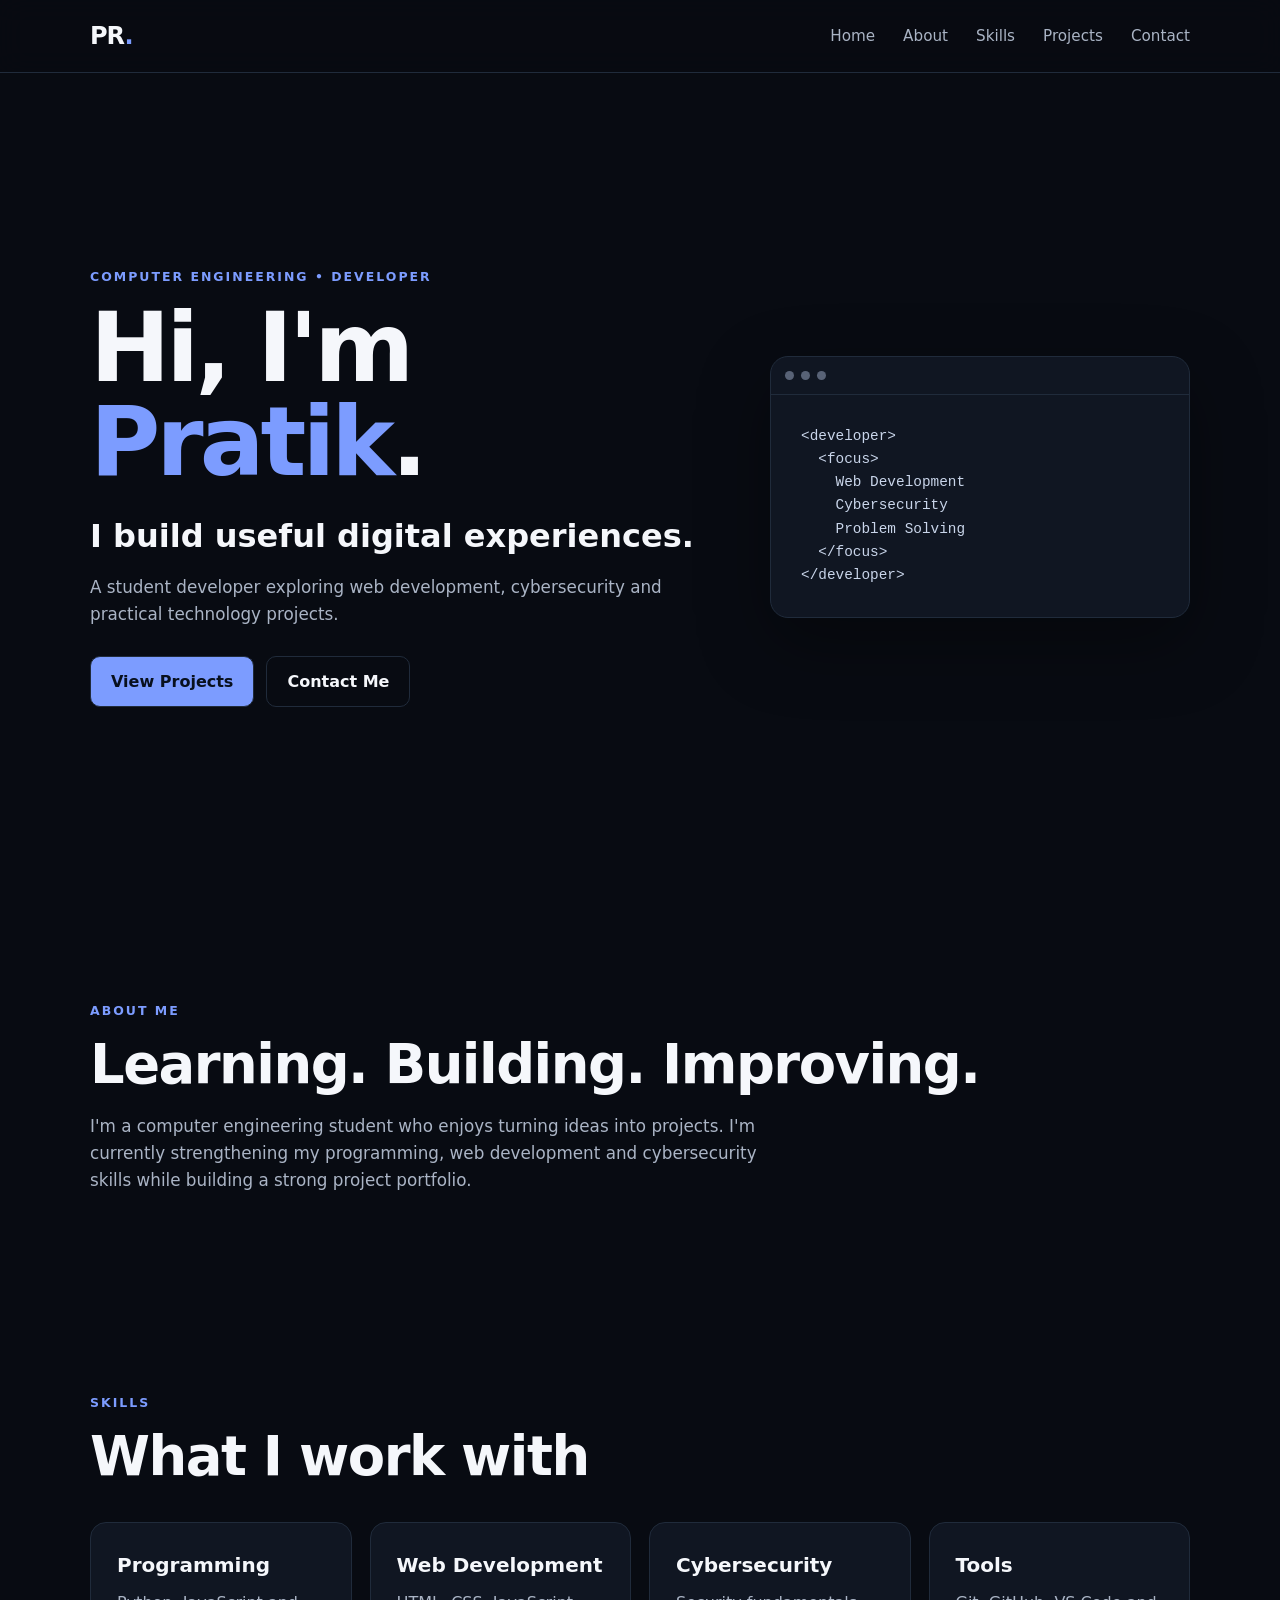
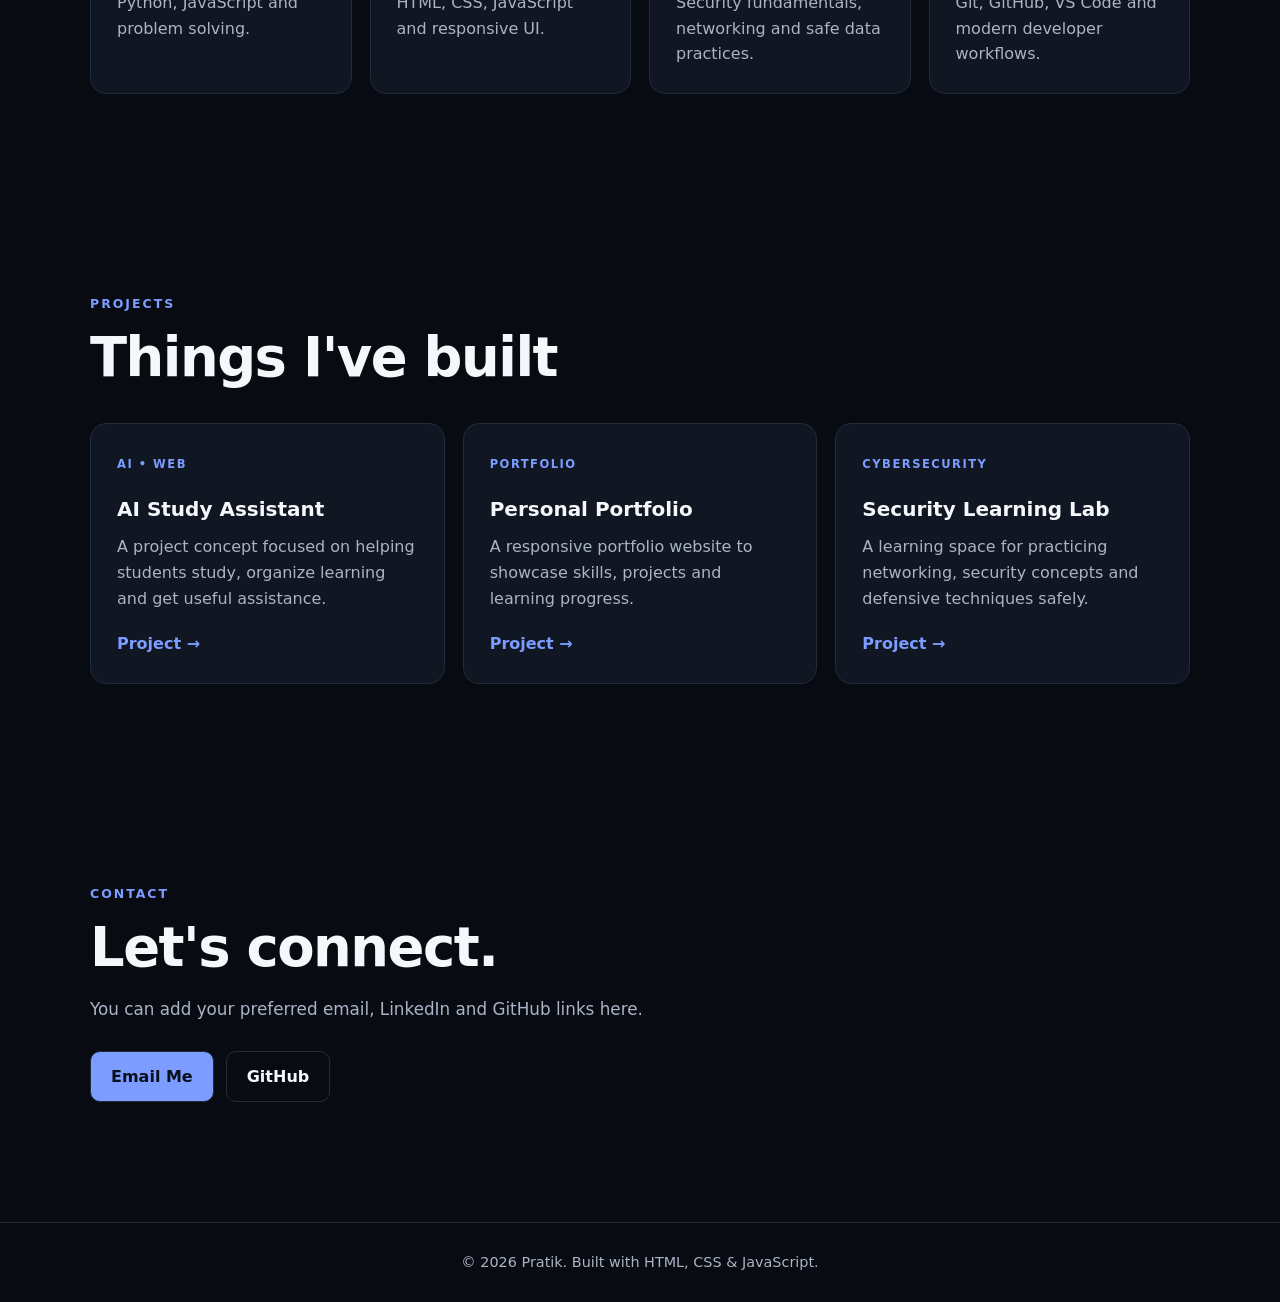
==== index.html @ b37aa329 "Add files via upload" ====
<!DOCTYPE html>
<html lang="en">
<head>
  <meta charset="UTF-8">
  <meta name="viewport" content="width=device-width, initial-scale=1.0">
  <meta name="description" content="Personal portfolio website">
  <title>Pratik | Portfolio</title>
  <link rel="stylesheet" href="style.css">
</head>
<body>
  <header class="header">
    <nav class="nav container">
      <a class="logo" href="#home">PR<span>.</span></a>
      <div class="nav-links">
        <a href="#home">Home</a>
        <a href="#about">About</a>
        <a href="#skills">Skills</a>
        <a href="#projects">Projects</a>
        <a href="#contact">Contact</a>
      </div>
      <button class="menu" aria-label="Open menu">☰</button>
    </nav>
  </header>

  <main>
    <section id="home" class="hero container">
      <div class="hero-text">
        <p class="eyebrow">COMPUTER ENGINEERING • DEVELOPER</p>
        <h1>Hi, I'm <span>Pratik</span>.</h1>
        <h2>I build useful digital experiences.</h2>
        <p class="lead">A student developer exploring web development, cybersecurity and practical technology projects.</p>
        <div class="buttons">
          <a class="btn primary" href="#projects">View Projects</a>
          <a class="btn secondary" href="#contact">Contact Me</a>
        </div>
      </div>
      <div class="hero-card">
        <div class="code-window">
          <div class="dots"><i></i><i></i><i></i></div>
          <pre><code>&lt;developer&gt;
  &lt;focus&gt;
    Web Development
    Cybersecurity
    Problem Solving
  &lt;/focus&gt;
&lt;/developer&gt;</code></pre>
        </div>
      </div>
    </section>

    <section id="about" class="section container">
      <p class="eyebrow">ABOUT ME</p>
      <h2 class="section-title">Learning. Building. Improving.</h2>
      <p class="section-text">I'm a computer engineering student who enjoys turning ideas into projects. I'm currently strengthening my programming, web development and cybersecurity skills while building a strong project portfolio.</p>
    </section>

    <section id="skills" class="section container">
      <p class="eyebrow">SKILLS</p>
      <h2 class="section-title">What I work with</h2>
      <div class="grid skills-grid">
        <article class="card"><h3>Programming</h3><p>Python, JavaScript and problem solving.</p></article>
        <article class="card"><h3>Web Development</h3><p>HTML, CSS, JavaScript and responsive UI.</p></article>
        <article class="card"><h3>Cybersecurity</h3><p>Security fundamentals, networking and safe data practices.</p></article>
        <article class="card"><h3>Tools</h3><p>Git, GitHub, VS Code and modern developer workflows.</p></article>
      </div>
    </section>

    <section id="projects" class="section container">
      <p class="eyebrow">PROJECTS</p>
      <h2 class="section-title">Things I've built</h2>
      <div class="grid project-grid">
        <article class="project card">
          <span class="tag">AI • WEB</span>
          <h3>AI Study Assistant</h3>
          <p>A project concept focused on helping students study, organize learning and get useful assistance.</p>
          <a href="#" class="project-link">Project →</a>
        </article>
        <article class="project card">
          <span class="tag">PORTFOLIO</span>
          <h3>Personal Portfolio</h3>
          <p>A responsive portfolio website to showcase skills, projects and learning progress.</p>
          <a href="#" class="project-link">Project →</a>
        </article>
        <article class="project card">
          <span class="tag">CYBERSECURITY</span>
          <h3>Security Learning Lab</h3>
          <p>A learning space for practicing networking, security concepts and defensive techniques safely.</p>
          <a href="#" class="project-link">Project →</a>
        </article>
      </div>
    </section>

    <section id="contact" class="section container contact">
      <p class="eyebrow">CONTACT</p>
      <h2 class="section-title">Let's connect.</h2>
      <p class="section-text">You can add your preferred email, LinkedIn and GitHub links here.</p>
      <div class="buttons">
        <a class="btn primary" href="mailto:your-email@example.com">Email Me</a>
        <a class="btn secondary" href="https://github.com/" target="_blank" rel="noopener">GitHub</a>
      </div>
    </section>
  </main>

  <footer>
    <p>© <span id="year"></span> Pratik. Built with HTML, CSS & JavaScript.</p>
  </footer>

  <script src="script.js"></script>
</body>
</html>
---- style.css ----
*{box-sizing:border-box;margin:0;padding:0}
:root{--bg:#080b12;--panel:#101622;--text:#f5f7fb;--muted:#aab4c5;--accent:#7c9cff;--border:#202b3b}
html{scroll-behavior:smooth}
body{font-family:Inter,system-ui,-apple-system,Segoe UI,Roboto,Arial,sans-serif;background:var(--bg);color:var(--text);line-height:1.6}
a{color:inherit;text-decoration:none}
.container{width:min(1100px,92%);margin:auto}
.header{position:sticky;top:0;z-index:10;background:rgba(8,11,18,.88);backdrop-filter:blur(14px);border-bottom:1px solid var(--border)}
.nav{min-height:72px;display:flex;align-items:center;justify-content:space-between}
.logo{font-size:1.5rem;font-weight:900;letter-spacing:-1px}.logo span,.eyebrow,.tag{color:var(--accent)}
.nav-links{display:flex;gap:28px;color:var(--muted);font-size:.95rem}.nav-links a:hover{color:var(--text)}
.menu{display:none;background:none;border:0;color:var(--text);font-size:1.6rem}
.hero{min-height:calc(100vh - 72px);display:grid;grid-template-columns:1.2fr .8fr;align-items:center;gap:50px;padding:80px 0}
.eyebrow{font-size:.78rem;font-weight:800;letter-spacing:2px;margin-bottom:14px}
h1{font-size:clamp(3rem,8vw,6rem);line-height:.98;letter-spacing:-4px}h1 span{color:var(--accent)}
.hero h2{font-size:clamp(1.4rem,3vw,2rem);margin:22px 0 12px}
.lead,.section-text{color:var(--muted);max-width:680px;font-size:1.05rem}
.buttons{display:flex;gap:12px;margin-top:28px;flex-wrap:wrap}.btn{padding:12px 20px;border-radius:10px;border:1px solid var(--border);font-weight:750}.primary{background:var(--accent);color:#08101e}.secondary{background:transparent}
.hero-card{display:flex;justify-content:center}.code-window{width:100%;background:var(--panel);border:1px solid var(--border);border-radius:18px;box-shadow:0 25px 70px rgba(0,0,0,.35);overflow:hidden}.dots{display:flex;gap:7px;padding:14px;border-bottom:1px solid var(--border)}.dots i{width:9px;height:9px;border-radius:50%;background:#586276}.code-window pre{padding:30px;color:#c9d5ea;overflow:auto;font-size:.9rem}
.section{padding:100px 0}.section-title{font-size:clamp(2rem,5vw,3.4rem);line-height:1.1;letter-spacing:-1.5px;margin-bottom:18px}
.grid{display:grid;gap:18px}.skills-grid{grid-template-columns:repeat(4,1fr);margin-top:35px}.project-grid{grid-template-columns:repeat(3,1fr);margin-top:35px}
.card{background:var(--panel);border:1px solid var(--border);border-radius:16px;padding:26px}.card h3{font-size:1.25rem;margin-bottom:9px}.card p{color:var(--muted)}.tag{font-size:.72rem;font-weight:800;letter-spacing:1.5px}.project h3{margin-top:18px}.project-link{display:inline-block;margin-top:20px;color:var(--accent);font-weight:700}
.contact{padding-bottom:120px}footer{border-top:1px solid var(--border);padding:28px 4%;text-align:center;color:var(--muted);font-size:.9rem}
@media(max-width:800px){.nav-links{display:none}.menu{display:block}.hero{grid-template-columns:1fr;padding:65px 0}.hero-card{order:2}.skills-grid{grid-template-columns:1fr 1fr}.project-grid{grid-template-columns:1fr}}
@media(max-width:500px){.skills-grid{grid-template-columns:1fr}h1{letter-spacing:-2px}.section{padding:75px 0}}
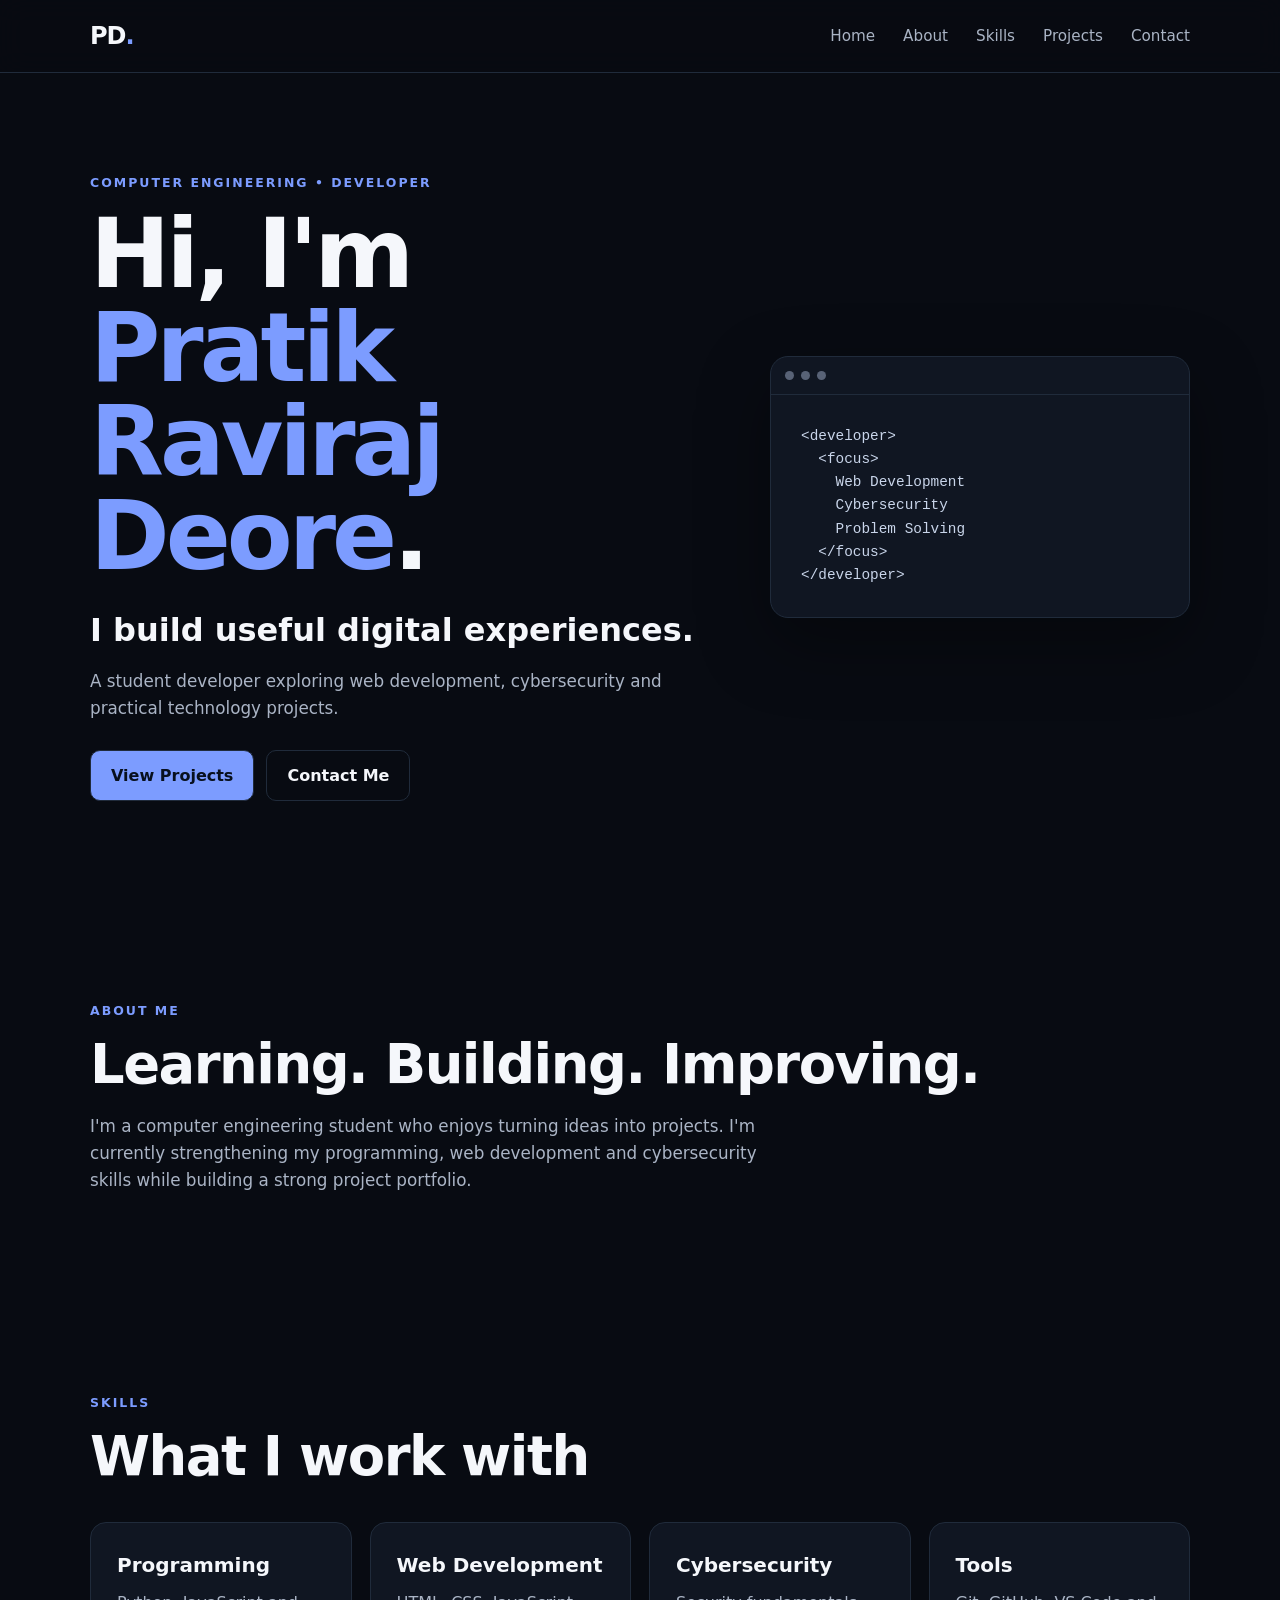
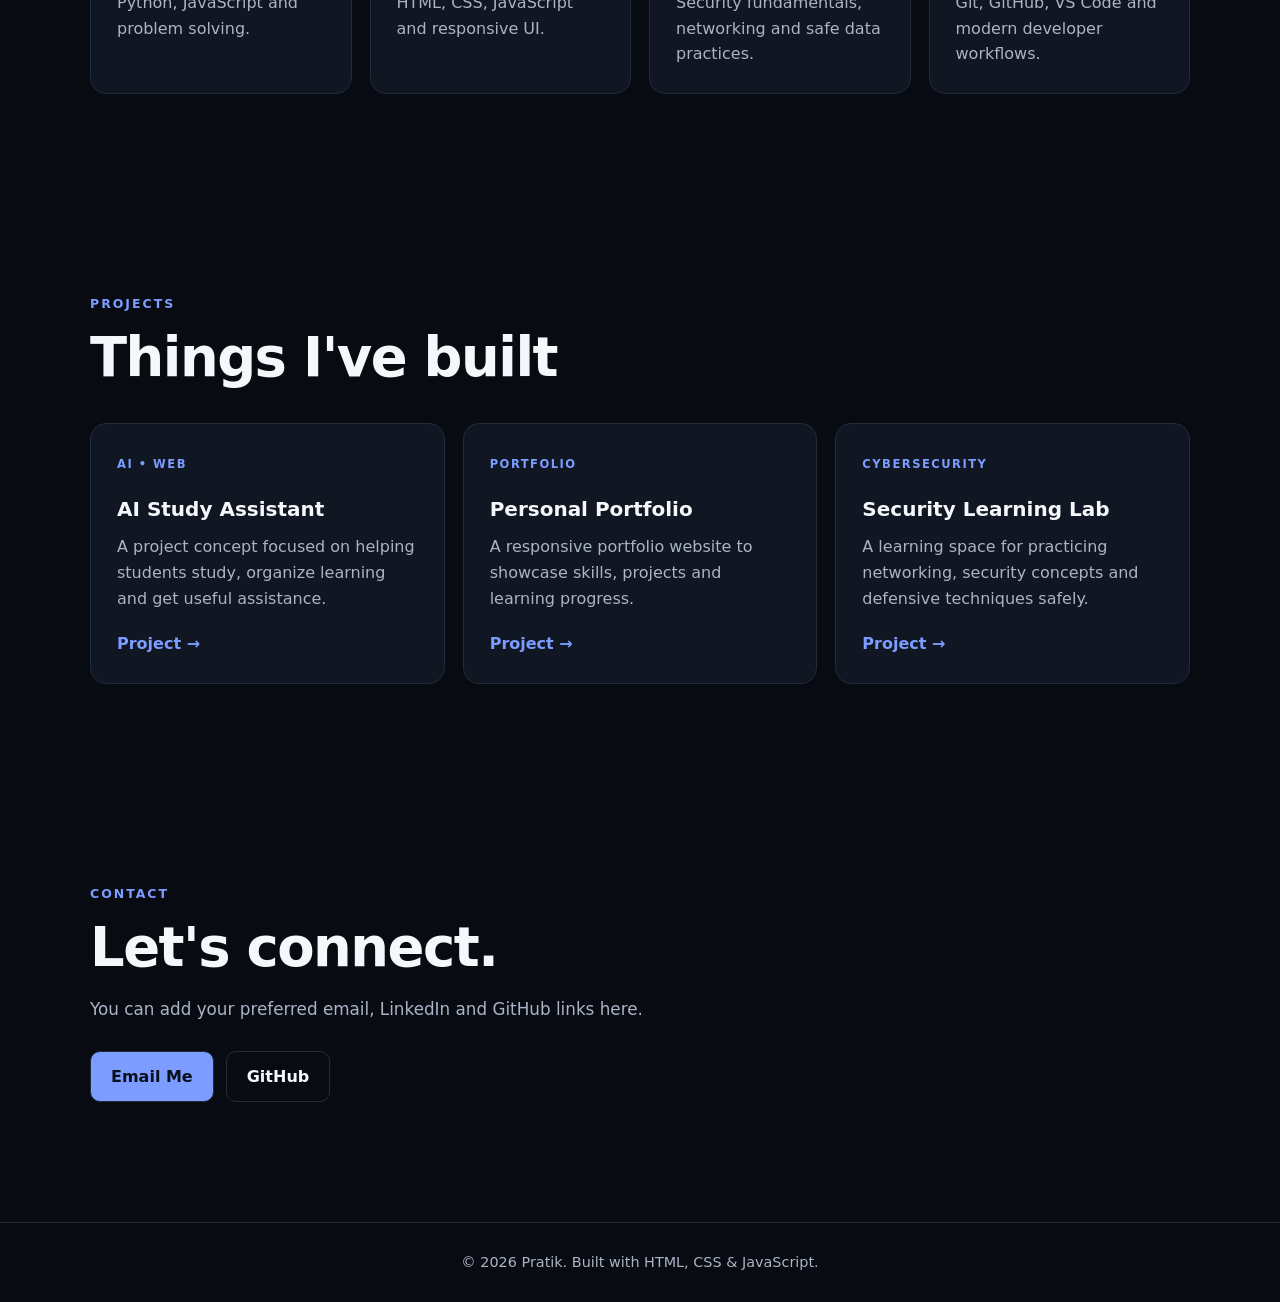
==== commit 93a1a9d9: "Update index.html" ====
--- a/index.html
+++ b/index.html
@@ -10,7 +10,7 @@
 <body>
   <header class="header">
     <nav class="nav container">
-      <a class="logo" href="#home">PR<span>.</span></a>
+      <a class="logo" href="#home">PD<span>.</span></a>
       <div class="nav-links">
         <a href="#home">Home</a>
         <a href="#about">About</a>
@@ -26,7 +26,7 @@
     <section id="home" class="hero container">
       <div class="hero-text">
         <p class="eyebrow">COMPUTER ENGINEERING • DEVELOPER</p>
-        <h1>Hi, I'm <span>Pratik</span>.</h1>
+        <h1>Hi, I'm <span>Pratik Raviraj Deore</span>.</h1>
         <h2>I build useful digital experiences.</h2>
         <p class="lead">A student developer exploring web development, cybersecurity and practical technology projects.</p>
         <div class="buttons">
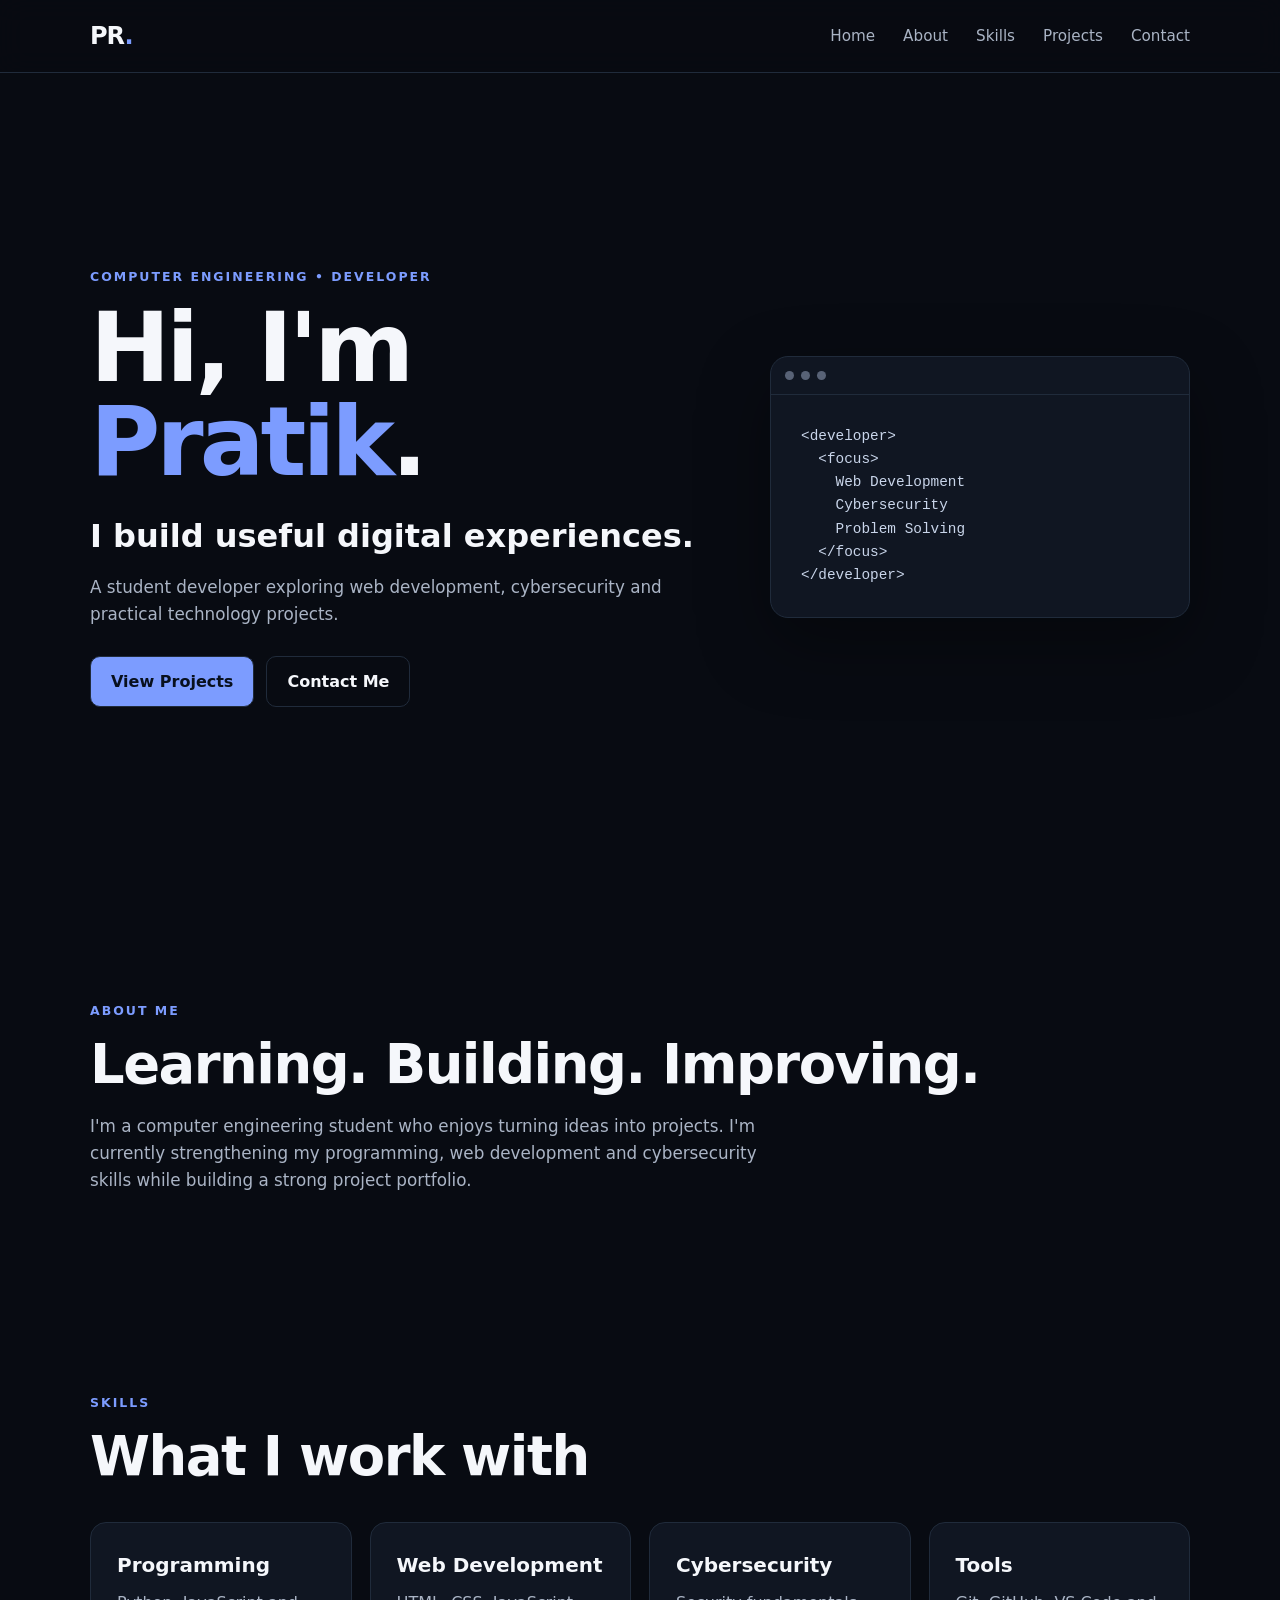
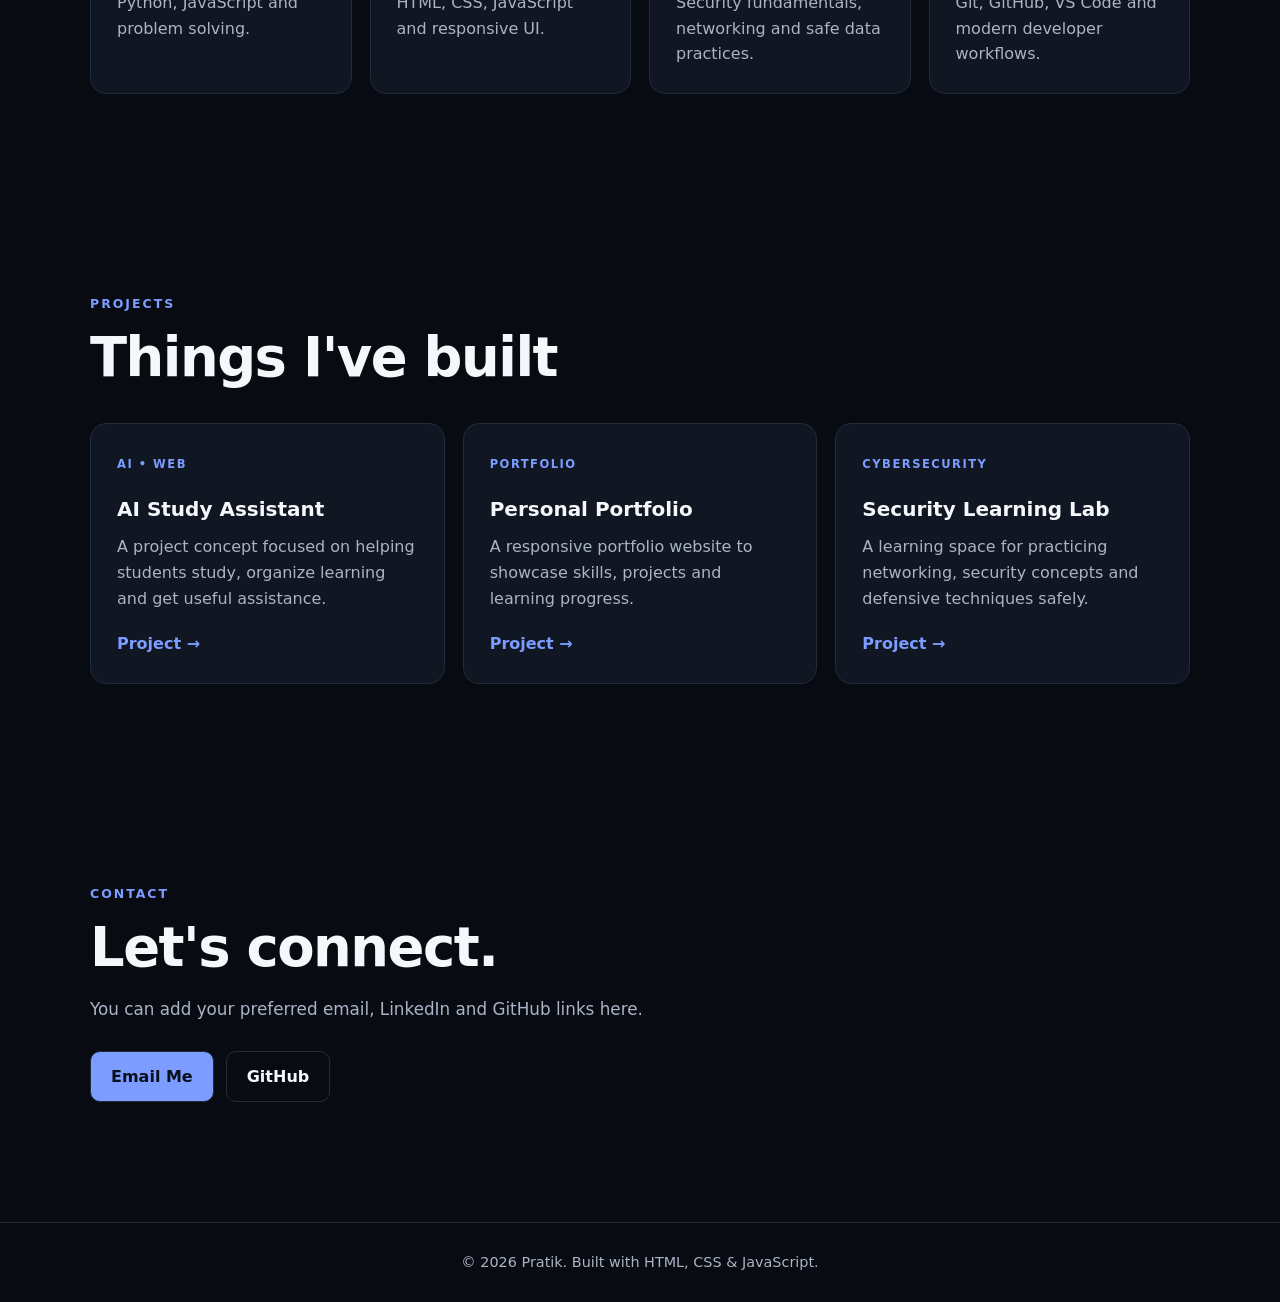
==== commit ba634f67: "Add files via upload" ====
--- a/index.html
+++ b/index.html
@@ -10,7 +10,7 @@
 <body>
   <header class="header">
     <nav class="nav container">
-      <a class="logo" href="#home">PD<span>.</span></a>
+      <a class="logo" href="#home">PR<span>.</span></a>
       <div class="nav-links">
         <a href="#home">Home</a>
         <a href="#about">About</a>
@@ -26,7 +26,7 @@
     <section id="home" class="hero container">
       <div class="hero-text">
         <p class="eyebrow">COMPUTER ENGINEERING • DEVELOPER</p>
-        <h1>Hi, I'm <span>Pratik Raviraj Deore</span>.</h1>
+        <h1>Hi, I'm <span>Pratik</span>.</h1>
         <h2>I build useful digital experiences.</h2>
         <p class="lead">A student developer exploring web development, cybersecurity and practical technology projects.</p>
         <div class="buttons">
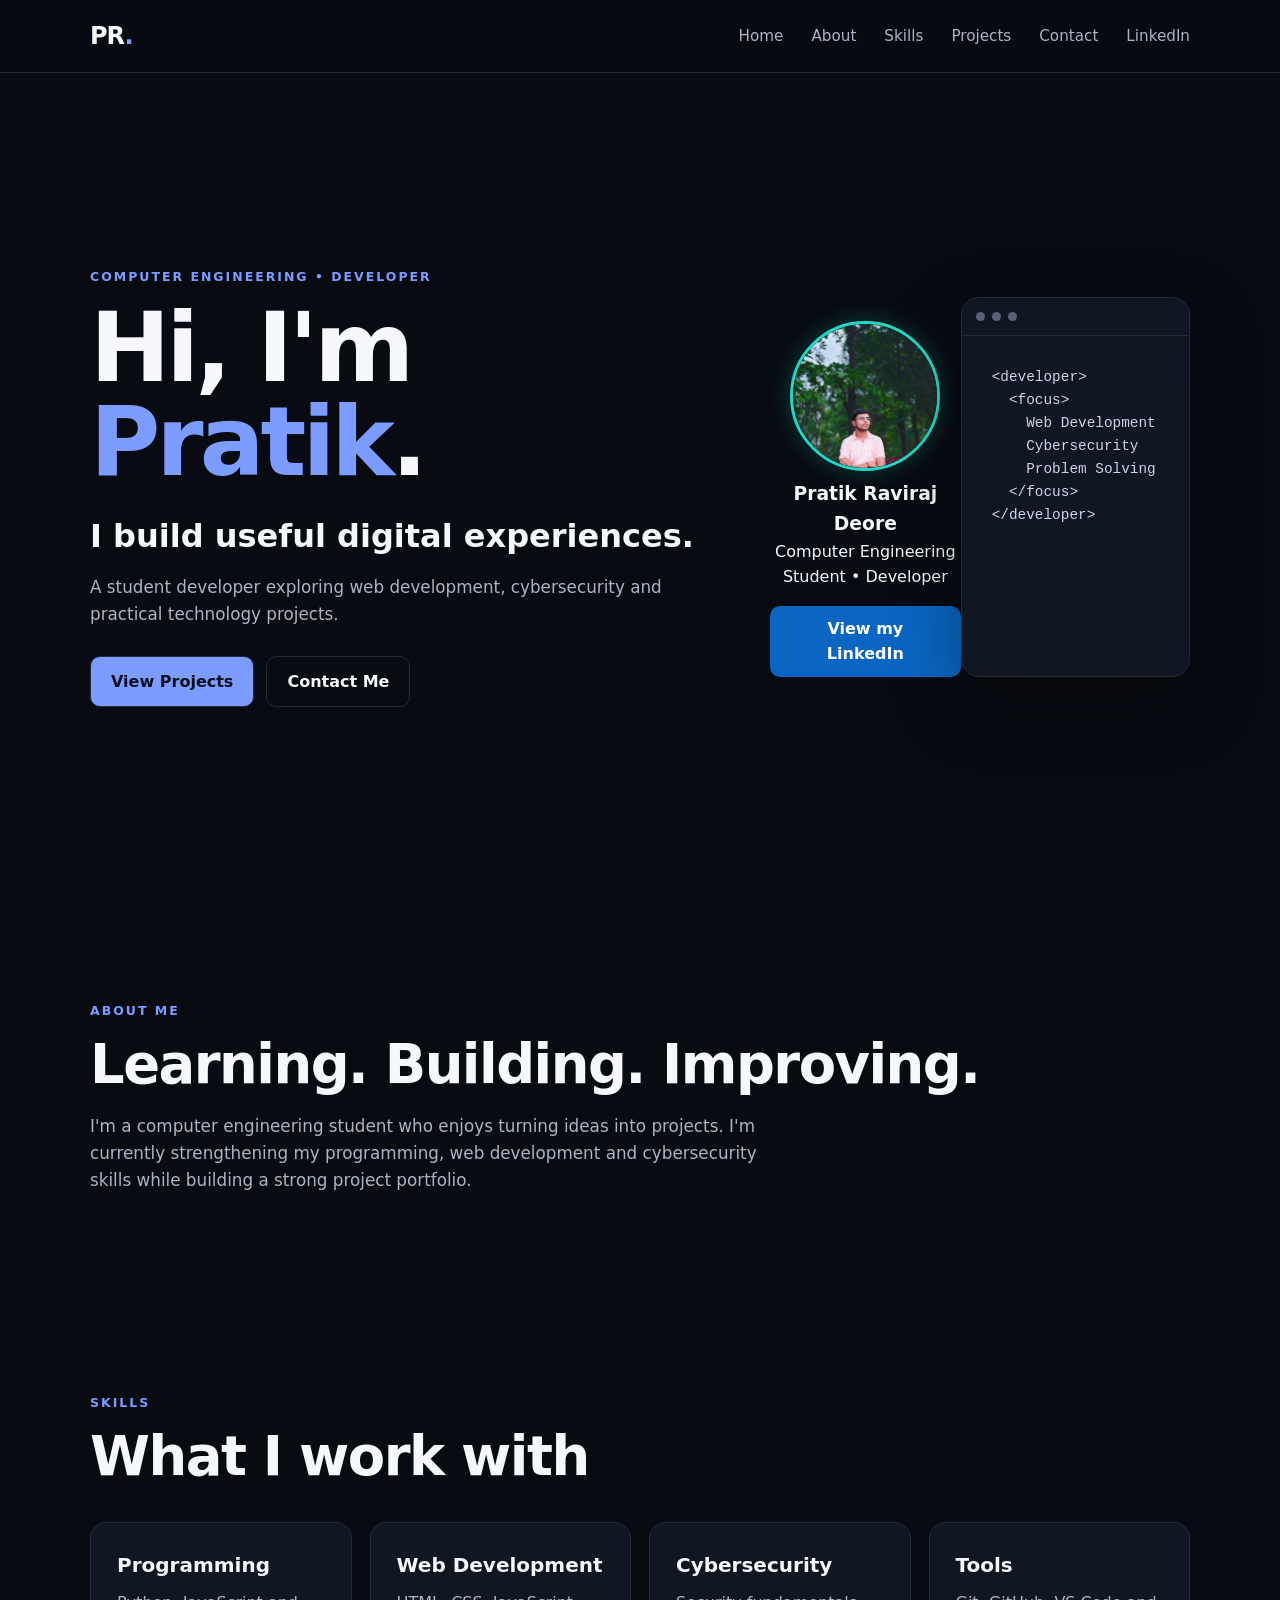
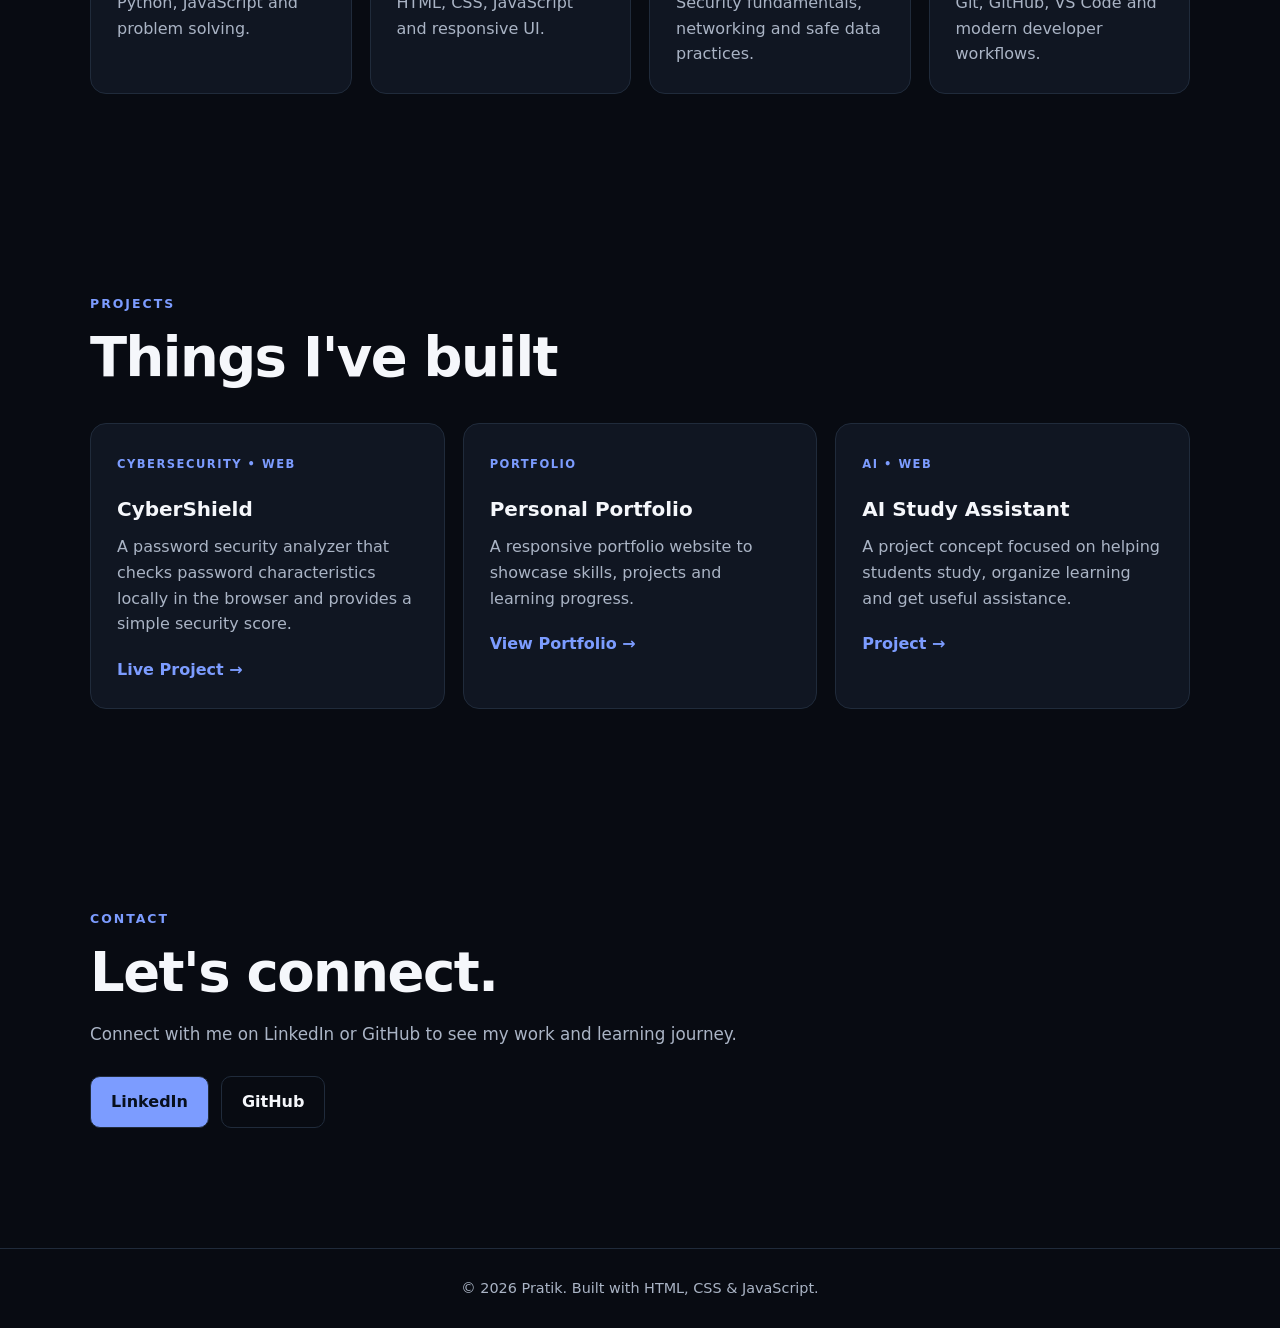
==== commit ed958a1a: "Add files via upload" ====
--- a/index.html
+++ b/index.html
@@ -6,6 +6,31 @@
   <meta name="description" content="Personal portfolio website">
   <title>Pratik | Portfolio</title>
   <link rel="stylesheet" href="style.css">
+  <style>
+    .profile-box {
+      text-align: center;
+      margin-top: 24px;
+    }
+    .profile-photo {
+      width: 150px;
+      height: 150px;
+      object-fit: cover;
+      border-radius: 50%;
+      border: 3px solid #20d9c5;
+      box-shadow: 0 0 25px rgba(32, 217, 197, 0.25);
+    }
+    .linkedin-btn {
+      display: inline-block;
+      margin-top: 16px;
+      padding: 10px 18px;
+      border-radius: 10px;
+      background: #0a66c2;
+      color: white;
+      text-decoration: none;
+      font-weight: 700;
+    }
+    .linkedin-btn:hover { opacity: 0.9; }
+  </style>
 </head>
 <body>
   <header class="header">
@@ -17,6 +42,7 @@
         <a href="#skills">Skills</a>
         <a href="#projects">Projects</a>
         <a href="#contact">Contact</a>
+        <a href="https://www.linkedin.com/in/pratik-deore-323729275/" target="_blank" rel="noopener">LinkedIn</a>
       </div>
       <button class="menu" aria-label="Open menu">☰</button>
     </nav>
@@ -34,7 +60,17 @@
           <a class="btn secondary" href="#contact">Contact Me</a>
         </div>
       </div>
+
       <div class="hero-card">
+        <div class="profile-box">
+          <img class="profile-photo" src="profile.jpg" alt="Pratik Deore">
+          <h3>Pratik Raviraj Deore</h3>
+          <p>Computer Engineering Student • Developer</p>
+          <a class="linkedin-btn" href="https://www.linkedin.com/in/pratik-deore-323729275/" target="_blank" rel="noopener">
+            View my LinkedIn
+          </a>
+        </div>
+
         <div class="code-window">
           <div class="dots"><i></i><i></i><i></i></div>
           <pre><code>&lt;developer&gt;
@@ -70,21 +106,21 @@
       <h2 class="section-title">Things I've built</h2>
       <div class="grid project-grid">
         <article class="project card">
-          <span class="tag">AI • WEB</span>
-          <h3>AI Study Assistant</h3>
-          <p>A project concept focused on helping students study, organize learning and get useful assistance.</p>
-          <a href="#" class="project-link">Project →</a>
+          <span class="tag">CYBERSECURITY • WEB</span>
+          <h3>CyberShield</h3>
+          <p>A password security analyzer that checks password characteristics locally in the browser and provides a simple security score.</p>
+          <a href="https://pratikdeore-eng.github.io/CyberShield/" target="_blank" rel="noopener" class="project-link">Live Project →</a>
         </article>
         <article class="project card">
           <span class="tag">PORTFOLIO</span>
           <h3>Personal Portfolio</h3>
           <p>A responsive portfolio website to showcase skills, projects and learning progress.</p>
-          <a href="#" class="project-link">Project →</a>
+          <a href="#home" class="project-link">View Portfolio →</a>
         </article>
         <article class="project card">
-          <span class="tag">CYBERSECURITY</span>
-          <h3>Security Learning Lab</h3>
-          <p>A learning space for practicing networking, security concepts and defensive techniques safely.</p>
+          <span class="tag">AI • WEB</span>
+          <h3>AI Study Assistant</h3>
+          <p>A project concept focused on helping students study, organize learning and get useful assistance.</p>
           <a href="#" class="project-link">Project →</a>
         </article>
       </div>
@@ -93,10 +129,10 @@
     <section id="contact" class="section container contact">
       <p class="eyebrow">CONTACT</p>
       <h2 class="section-title">Let's connect.</h2>
-      <p class="section-text">You can add your preferred email, LinkedIn and GitHub links here.</p>
+      <p class="section-text">Connect with me on LinkedIn or GitHub to see my work and learning journey.</p>
       <div class="buttons">
-        <a class="btn primary" href="mailto:your-email@example.com">Email Me</a>
-        <a class="btn secondary" href="https://github.com/" target="_blank" rel="noopener">GitHub</a>
+        <a class="btn primary" href="https://www.linkedin.com/in/pratik-deore-323729275/" target="_blank" rel="noopener">LinkedIn</a>
+        <a class="btn secondary" href="https://github.com/pratikdeore-eng" target="_blank" rel="noopener">GitHub</a>
       </div>
     </section>
   </main>
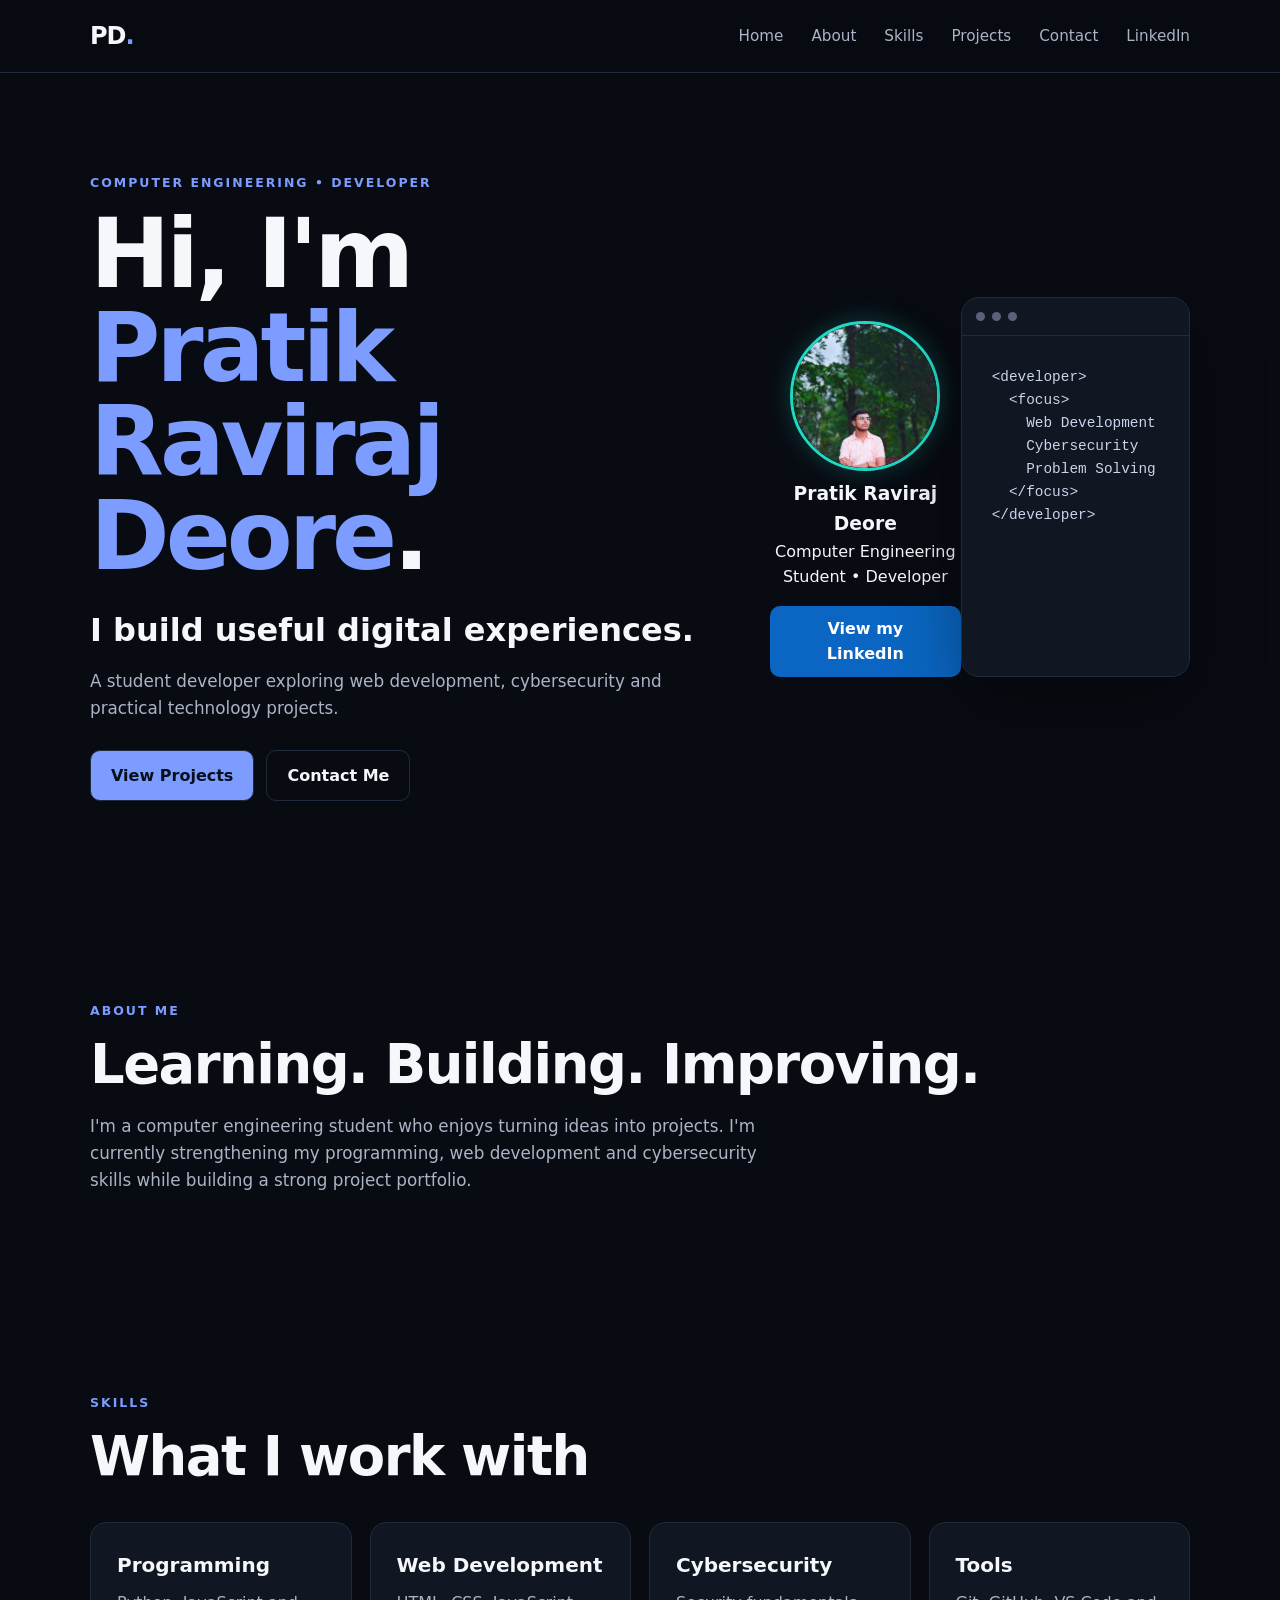
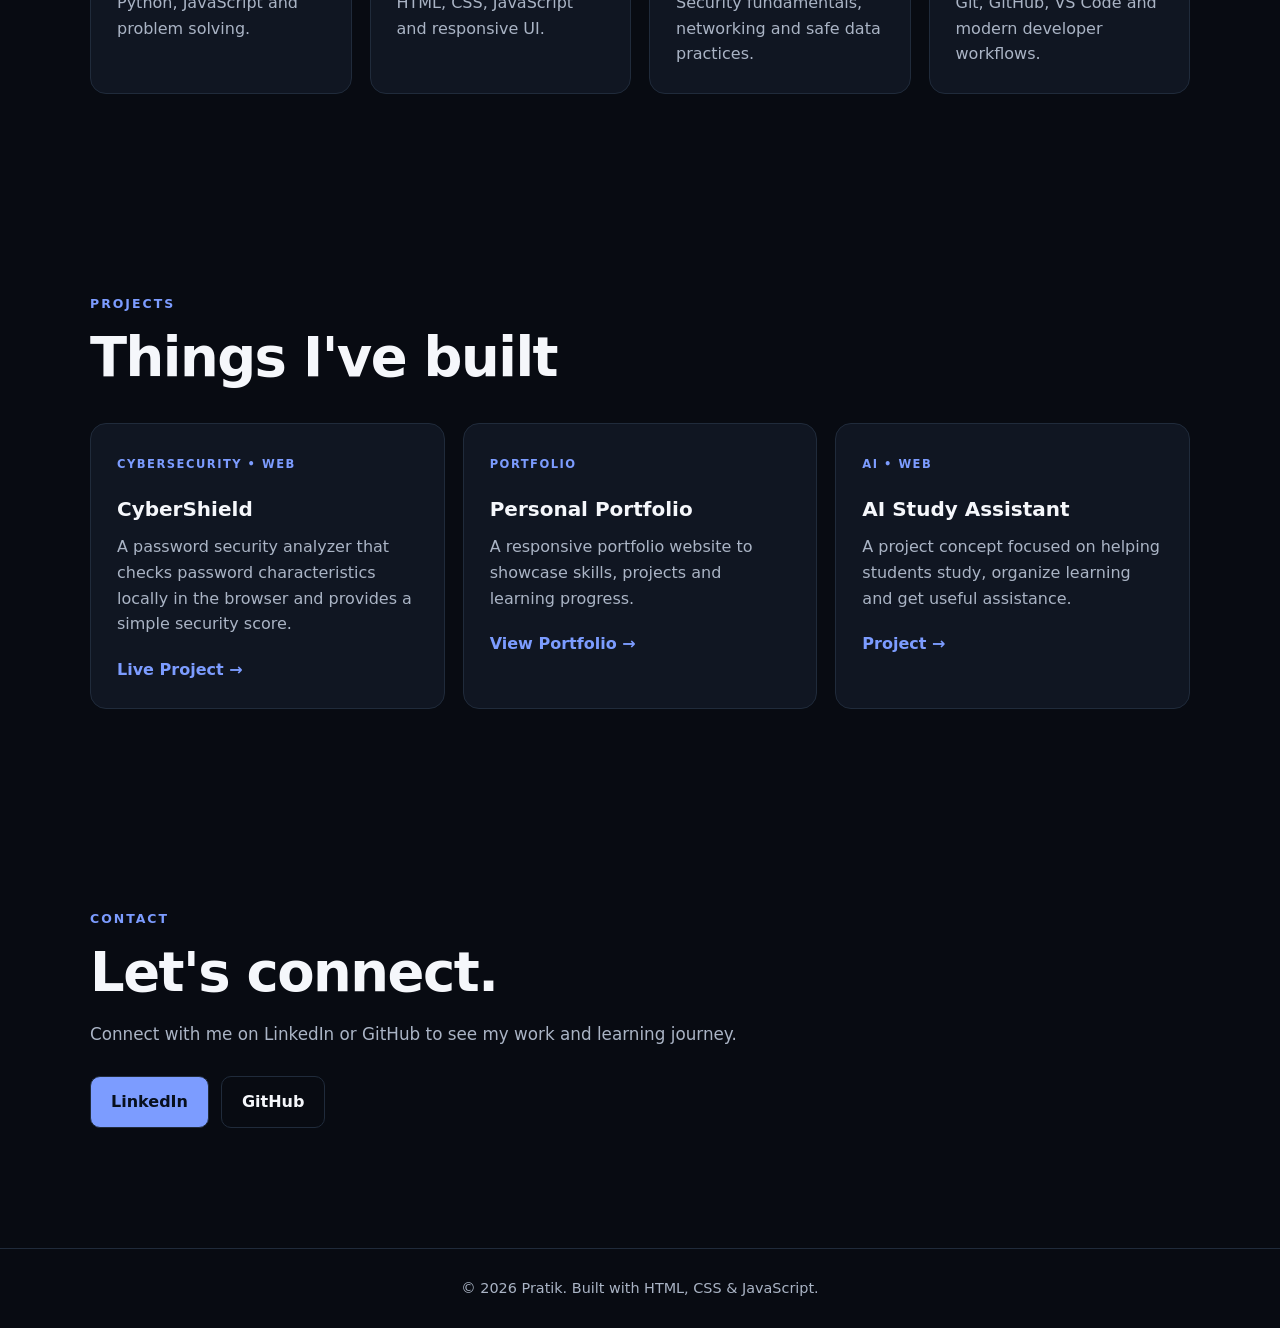
==== commit 3ffc7167: "Update index.html" ====
--- a/index.html
+++ b/index.html
@@ -35,7 +35,7 @@
 <body>
   <header class="header">
     <nav class="nav container">
-      <a class="logo" href="#home">PR<span>.</span></a>
+      <a class="logo" href="#home">PD<span>.</span></a>
       <div class="nav-links">
         <a href="#home">Home</a>
         <a href="#about">About</a>
@@ -52,7 +52,7 @@
     <section id="home" class="hero container">
       <div class="hero-text">
         <p class="eyebrow">COMPUTER ENGINEERING • DEVELOPER</p>
-        <h1>Hi, I'm <span>Pratik</span>.</h1>
+        <h1>Hi, I'm <span>Pratik Raviraj Deore</span>.</h1>
         <h2>I build useful digital experiences.</h2>
         <p class="lead">A student developer exploring web development, cybersecurity and practical technology projects.</p>
         <div class="buttons">
